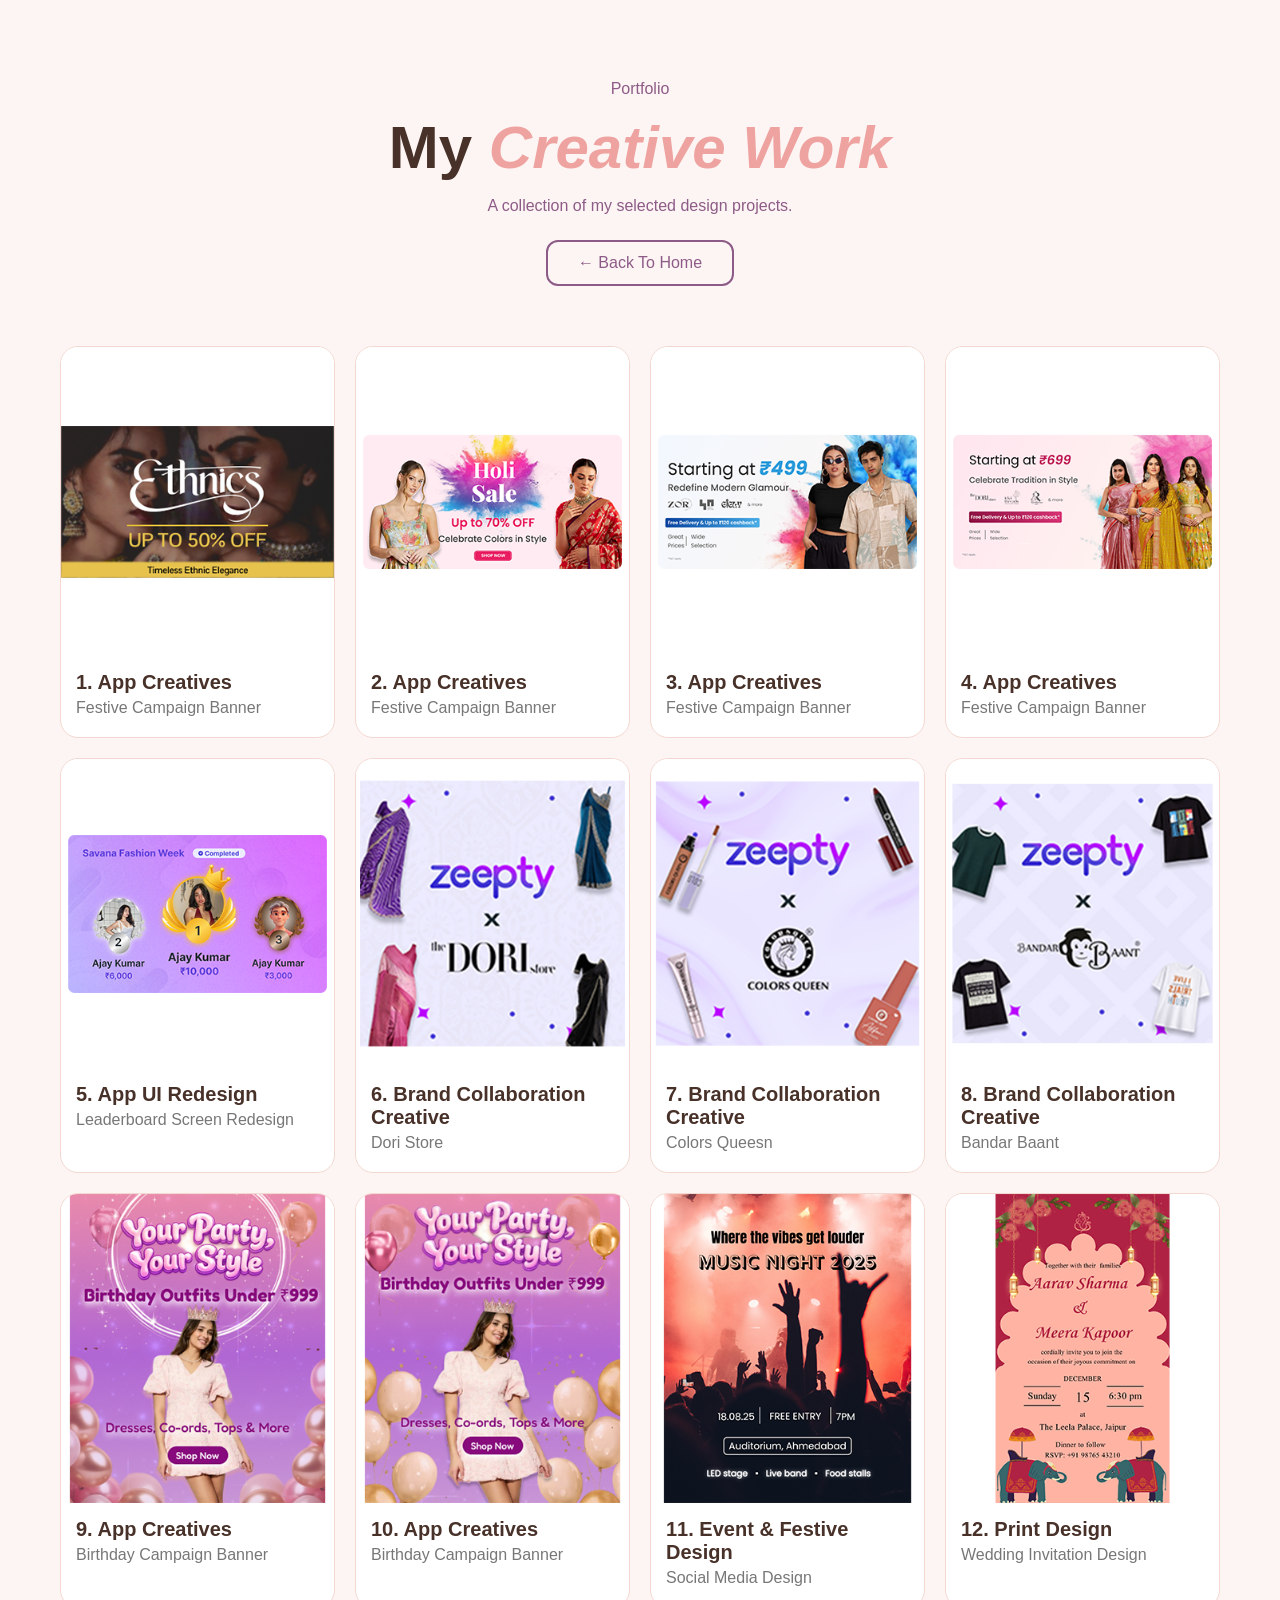
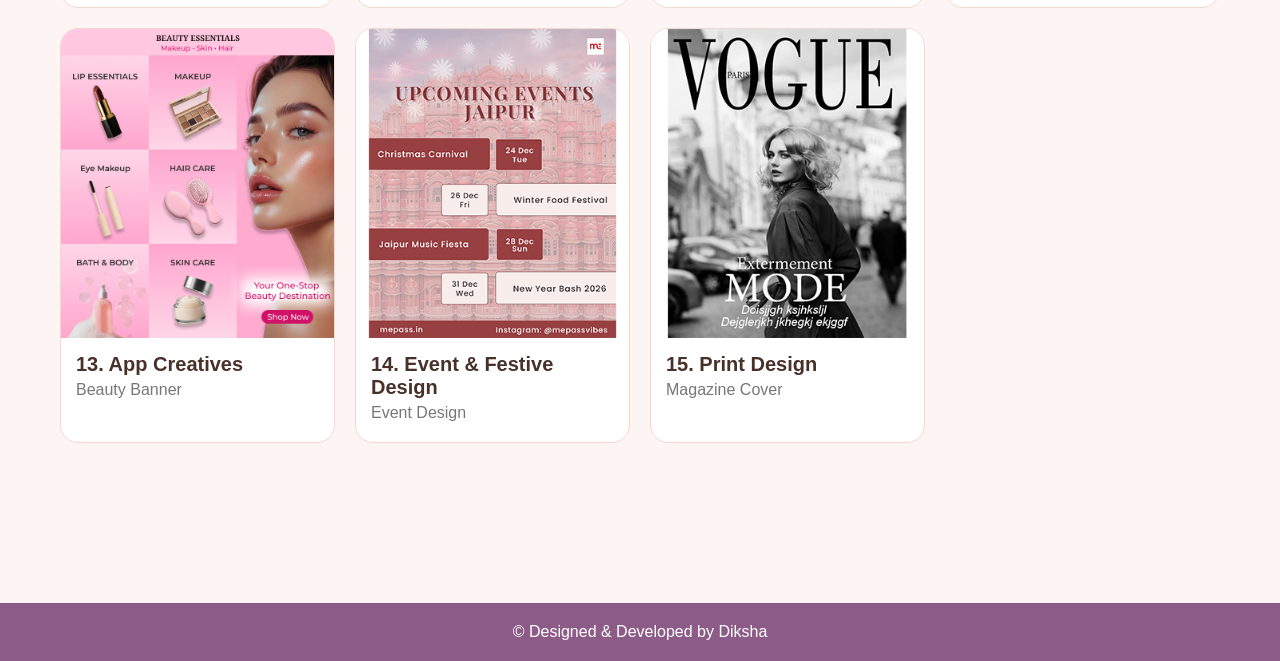
==== project.html @ 89b6a22a "Add files via upload" ====
<!DOCTYPE html>
<html lang="en">

<head>
    <meta charset="UTF-8">
    <meta name="viewport" content="width=device-width, initial-scale=1.0">
    <title>Projects</title>
    <link rel="stylesheet" href="style.css">
</head>

<body>

    <section class="all-projects">
        <div class="section-heading">
            <p>Portfolio</p>
            <h2>My <span>Creative Work</span></h2>
            <p>A collection of my selected design projects.</p>

            <a href="index.html" class="back-btn">
                ← Back To Home
            </a>
        </div>

        <div class="projects-grid">

            <div class="project-card">
                <img src="portfolio designs/ethnic banner (2).png" alt="">
                <h3>1. App Creatives</h3>
                <p>Festive Campaign Banner</p>
            </div>

            <div class="project-card">
                <img src="portfolio designs/holimain.png" alt="">
                <h3>2. App Creatives</h3>
                <p>Festive Campaign Banner</p>
            </div>

            <div class="project-card">
                <img src="portfolio designs/blueholi.png" alt="">
                <h3>3. App Creatives</h3>
                <p>Festive Campaign Banner</p>
            </div>

            <div class="project-card">
                <img src="portfolio designs/pinkholi.png" alt="">
                <h3>4. App Creatives</h3>
                <p>Festive Campaign Banner</p>
            </div>

            <div class="project-card">
                <img src="portfolio designs/leaderboard.png" alt="">
                <h3>5. App UI Redesign</h3>
                <p>Leaderboard Screen Redesign</p>
            </div>

              <div class="project-card">
                <img src="portfolio designs/doristore.png" alt="">
                <h3>6. Brand Collaboration Creative</h3>
                <p>Dori Store</p>
            </div>


            <div class="project-card">
                <img src="portfolio designs/colorsqueen.png" alt="">
                <h3>7. Brand Collaboration Creative</h3>
                <p>Colors Queesn</p>
            </div>

            <div class="project-card">
                <img src="portfolio designs/Bandarbaat.png" alt="">
                <h3>8. Brand Collaboration Creative</h3>
                <p>Bandar Baant</p>
            </div>

            <div class="project-card">
                <img src="portfolio designs/birthday.png" alt="">
                <h3>9. App Creatives</h3>
                <p>Birthday Campaign Banner</p>
            </div>

            <div class="project-card">
                <img src="portfolio designs/birthday2.png" alt="">
                <h3>10. App Creatives</h3>
                <p>Birthday Campaign Banner</p>
            </div>


            <div class="project-card">
                <img src="portfolio designs/musicnight.png" alt="">
                <h3>11. Event & Festive Design</h3>
                <p>Social Media Design</p>
            </div>

            <div class="project-card">
                <img src="portfolio designs/invitation.png" alt="">
                <h3>12. Print Design</h3>
                <p>Wedding Invitation Design</p>
            </div>

            <div class="project-card">
                <img src="portfolio designs/beauty banner.png" alt="">
                <h3>13. App Creatives</h3>
                <p>Beauty Banner</p>
            </div>
 
            <div class="project-card">
                <img src="portfolio designs/events.png" alt="">
                <h3>14. Event & Festive Design</h3>
                <p>Event Design</p>
            </div>

            <div class="project-card">
                <img src="portfolio designs/magazinecover.png" alt="">
                <h3>15. Print Design</h3>
                <p>Magazine Cover</p>
            </div>

        </div>
    </section>

    <footer>
        <p>© Designed & Developed by Diksha</p>
    </footer>

</body>

</html>
---- style.css ----
* {
    padding: 0%;
    margin: 0%;
    box-sizing: border-box;
}

body {
    color: #483129;
    background-color: #FDF5F3;
    font-family: Arial, Helvetica, sans-serif;
}

/* section 1 */

header {
    background-color: #FDF5F3;
    color: #8C587C;
    display: flex;
    justify-content: space-between;
    padding: 15px 40px;
    font-size: 20px;
    font-weight: bold;
    align-items: center;
    border-bottom: 1px solid #f8ddd7;
}

nav {
    display: flex;
    /* Make the container flex */
    gap: 40px;
    /* Adds space between links */
    align-items: center;
}

nav button {
    margin-top: 0;
    align-self: center;
    /* display: flex; */
}

nav a {
    text-decoration: none;
    color: #8C587C;
    font-size: 20px;
    font-weight: 200;
}

nav a.active {
    border-bottom: 2px solid #8C587C;
    padding-bottom: 5px;

}

.hero {
    display: flex;
    justify-content: space-between;
    align-items: flex-start;
    padding: 60px 80px;
    gap: 40px;
    background: linear-gradient(to bottom right, #FDF5F3, #FCE9E3);
}

.roles {
    font-size: 30px;
}

.hero-left {
    flex: 1.2;
    max-width: 600px;
    display: flex;
    flex-direction: column;
    gap: 16px;
}

.hello-tag {
    display: inline-block;
    border: 1.5px solid #8C587C;
    border-radius: 12px;
    padding: 6px 10px;
    font-size: 18px;
    font-weight: lighter;
    margin-bottom: 10px;
    width: fit-content;
}

h1 {
    font-size: 55px;
    font-weight: lighter;
    margin: 0 0 12px 0;
    line-height: 1.2;
}

h1 span {
    font-style: italic;
    color: #8C587C;
}

h1 div {
    margin: 0 0 20 0;
    font-size: 30px;
}

.para {
    font-size: 20px;
    font-weight: lighter;
    color: #58423c;
    line-height: 1.6;
}

.view-work-btn {
    text-decoration: none;
    width: fit-content;
    padding: 10px 18px;
    border-radius: 8px;
    font-size: 16px;
    color: #FFF4EA;
    background: #8C587C;
    border: none;
    cursor: pointer;
    transition: 0.3s ease;
}

.view-work-btn:hover {
    transform: translateY(-2px);
    background: #d98c89;
}

.hero-right {
    flex: 0.8;
    justify-content: end;
    display: flex;
    align-items: center;
}

.hero-right img {
    width: auto;
    height: 400px;
    display: block;
    position: relative;
    z-index: 2;
    transform: translateY(-15px); 
    margin-right: 20px;
}

.img-wrapper {
    position: relative;
    display: flex;
    justify-content: center;
    align-items: center;
    margin-right: 40px;
}

.img-wrapper::before {
    content: "";
    position: absolute;
    width: 300px;
    height: 400px;
    background: #f8ddd7;
    border-radius: 20%;
    top: 35px;
    left: 52%;
    transform: translateX(-50%) rotate(-90deg);
    z-index: 1;
}

/* section 1 */

.services-section {
    padding: 80px 100px;
    text-align: centre;
}

.section-tag{
    color: #a16b87;
    font-size: 20px;
    margin-bottom: 10px;
    text-align: center;
}

.services-section h2 {
    font-size: 35px;
    margin-bottom: 50px;
    text-align: center;
}

.services-section h2 span {
    color: #EEA3A0;
}

/* CARDS CONTAINER */

.services-container {
    display: flex;
    justify-content: center;
    gap: 30px;
    flex-wrap: wrap;
}

/* EACH CARD */

.service-card {
    background: #fff8f4;
    width: 400px;
    padding: 35px 30px;
    border-radius: 25px;
    border: 1px solid #f1ddd5;
    text-align: left;
    transition: 0.3s ease;
    box-shadow: 0 4px 20px rgba(0, 0, 0, 0.04);
}

.service-card:hover {
    transform: translateY(-8px);
}

/* ICON */

.card-icon {
    width: 65px;
    height: 65px;
    background: #fde8e2;
    border-radius: 50%;
    display: flex;
    justify-content: center;
    align-items: center;
    font-size: 24px;
    margin-bottom: 20px;
}

/* CARD TITLE */

.service-card h3 {
    font-size: 24px;
    margin-bottom: 15px;
}

/* CARD PARA */

.service-card {
    color: #6e5b55;
    line-height: 1.7;
    font-size: 16px;
}

/* ABOUT SECTION */

.about-section {
    padding: 80px 100px;
}

/* MAIN CONTAINER */

.about-container {
    background: #fff6f2;
    border: 1px solid #f2dfd7;
    border-radius: 30px;
    padding: 50px;
    display: flex;
    align-items: center;
    justify-content: space-between;
    gap: 60px;
}

/* IMAGE SIDE */

.about-image {
    flex: 1;
}

.about-image img {
    width: 100%;
    max-width: 500px;
    border-radius: 25px;
    display: block;
}

/* TEXT SIDE */

.about-content {
    flex: 1;
}

.about-content h2 {
    font-size: 35px;
    margin-bottom: 20px;
    color: #3f2a24;
}

.about-para {
    color: #6d5b55;
    line-height: 1.9;
    font-size: 17px;
    margin-bottom: 30px;
}

/* BUTTON */

.resume-btn {
    padding: 14px 28px;
    border-radius: 40px;
    border: 1px solid #9c6a87;
    background: transparent;
    color: #9c6a87;
    font-size: 16px;
    cursor: pointer;
    transition: 0.3s ease;
    text-decoration: none;
}

.resume-btn:hover {
    background: #9c6a87;
    color: white;
}

/* TOOLS SECTION */

.tools-section {
    padding: 70px 120px;
    text-align: center;
}

p section-tag {
    color: #8C587C;
    font-size: 16px;
    margin-bottom: 8px;
    text-align: left;
}

.tools-section h2 {
    font-size: 35px;
    color: #3E2723;
    margin-bottom: 50px;
}

.tools-section h2 span {
    color: #EEA3A0;
    font-style: italic;
}

.tools-container {
    display: grid;
    grid-template-columns: repeat(5, 1fr);
    justify-content: center;
    align-items: flex-start;
    gap: 55px;
    flex-wrap: wrap;
    width: 100%;
}

.tools-card {
    display: flex;
    flex-direction: column;
    align-items: center;
    gap: 14px;
    min-width: 120px;
}

.tools-card img {
    width: 90px;
    height: 90px;
    object-fit: contain;
    background-color: #FFEFE8;
    padding: 12px;
    border-radius: 22px;
    border: 1px solid #F3D8CF;
    transition: 0.3s ease;
}

.tool-card img:hover {
    transform: translateY(-6px);
    box-shadow: 0 10px 20px rgba(0, 0, 0, 0.08);
}

.tool-card p {
    font-size: 18px;
    color: #4E342E;
    font-weight: 500;
}

.journey-contact {
    display: flex;
    gap: 30px;
    padding: 60px 80px;
    justify-content: center;
}

.journey-box {
    flex: 1.2;
    background-color: #FFEFE8;
    border: 1px solid #F3D8CF;
    border-radius: 25px;
    padding: 30px;
}

.contact-box {
    flex: 1;
    background-color: #FFEFE8;
    border: 1px solid #F3D8CF;
    border-radius: 25px;
    padding: 30px;
    position: relative;
}

.journey-cards {
    display: flex;
    gap: 20px;
    margin-top: 25px;
}

.journey-card {
    flex: 1;
    border: 1px solid #F3D8CF;
    border-radius: 15px;
    padding: 18px;
}

.contact-item {
    margin-top: 18px;
    font-size: 16px;
    color: #4E342E;
}

.journey-box span {
    color: #EEA3A0;
    font-style: italic;

}

.work-section {
    max-width: 1200px;
    margin: 80px auto;
    padding: 0 20px;
}

.section-title p {
    color: #9b6b87;
    font-size: 14px;
    margin-bottom: 5px;
    text-align: left;
}

.section-title h2 {
    font-size: 35px;
    color: #3d2520;
}

.section-title span {
    color: #EEA3A0;
    font-style: italic;
}

.work-grid {
    display: grid;
    grid-template-columns: repeat(5, 1fr);
    gap: 20px;
    margin-top: 30px;
}

.work-card {
    background-color: #FFEFE8;
    border: 1px solid #F3D8CF;
    border-radius: 18px;
    overflow: hidden;
    transition: 0.3s;
}

.work-card:hover {
    transform: translateY(-5px);
}

.work-card img {
    width: 100%;
    height: auto;
    object-fit: cover;
    display: block;
}

.work-card h3 {
    font-size: 18px;
    color: #3d2520;
    padding: 12px 15px 0;
}

.work-card p {
    font-size: 14px;
    color: #777;
    padding: 0 15px 15px;
}

.view-projects {
    text-align: right;
    margin-top: 25px;
}

.view-btn {
    text-decoration: none;
    color: #8a5d7a;
    border: 2px solid #caa8ba;
    padding: 12px 24px;
    border-radius: 30px;
    font-weight: 600;
    transition: 0.3s;
}

.view-btn:hover {
    background: #8a5d7a;
    color: white;
}

.all-projects {
    padding: 80px 60px;
    max-width: 1400px;
    margin: auto;
}

.section-heading p {
    color: #8d5b87;
}

.section-heading {
    text-align: center;
    margin-bottom: 60px;
}

.section-heading h2 {
    font-size: 60px;
    margin: 15px 0;
}

.section-heading span {
    color: #EEA3A0;
    font-style: italic;
}

.back-btn {
    display: inline-block;
    margin-top: 25px;
    padding: 12px 30px;
    border: 2px solid #8d5b87;
    border-radius: 12px;
    text-decoration: none;
    color: #8d5b87;
}

.projects-grid {
    display: grid;
    grid-template-columns: repeat(4, minmax(220px, 1fr));
    gap: 20px;
}

.project-card {
    background-color: white;
    border: 1px solid #F3D8CF;
    border-radius: 18px;
    overflow: hidden;
    transition: 0.3s;
    width: 100%;
    height: auto;
}

.project-card:hover {
    transform: translateY(-5px);
}

.project-card img {
    width: 100%;
    height: auto;
    object-fit: cover;
    display: block;
}

.project-card h3 {
    padding: 15px 15px 5px;
    font-size: 20px;
}

.project-card p {
    padding: 0 15px 20px;
    color: #777;

}

footer {
    margin-top: 80px;
    padding: 20px;
    text-align: center;
    background: #8d5b87;
    color: white;
    font-size: 16px;
}
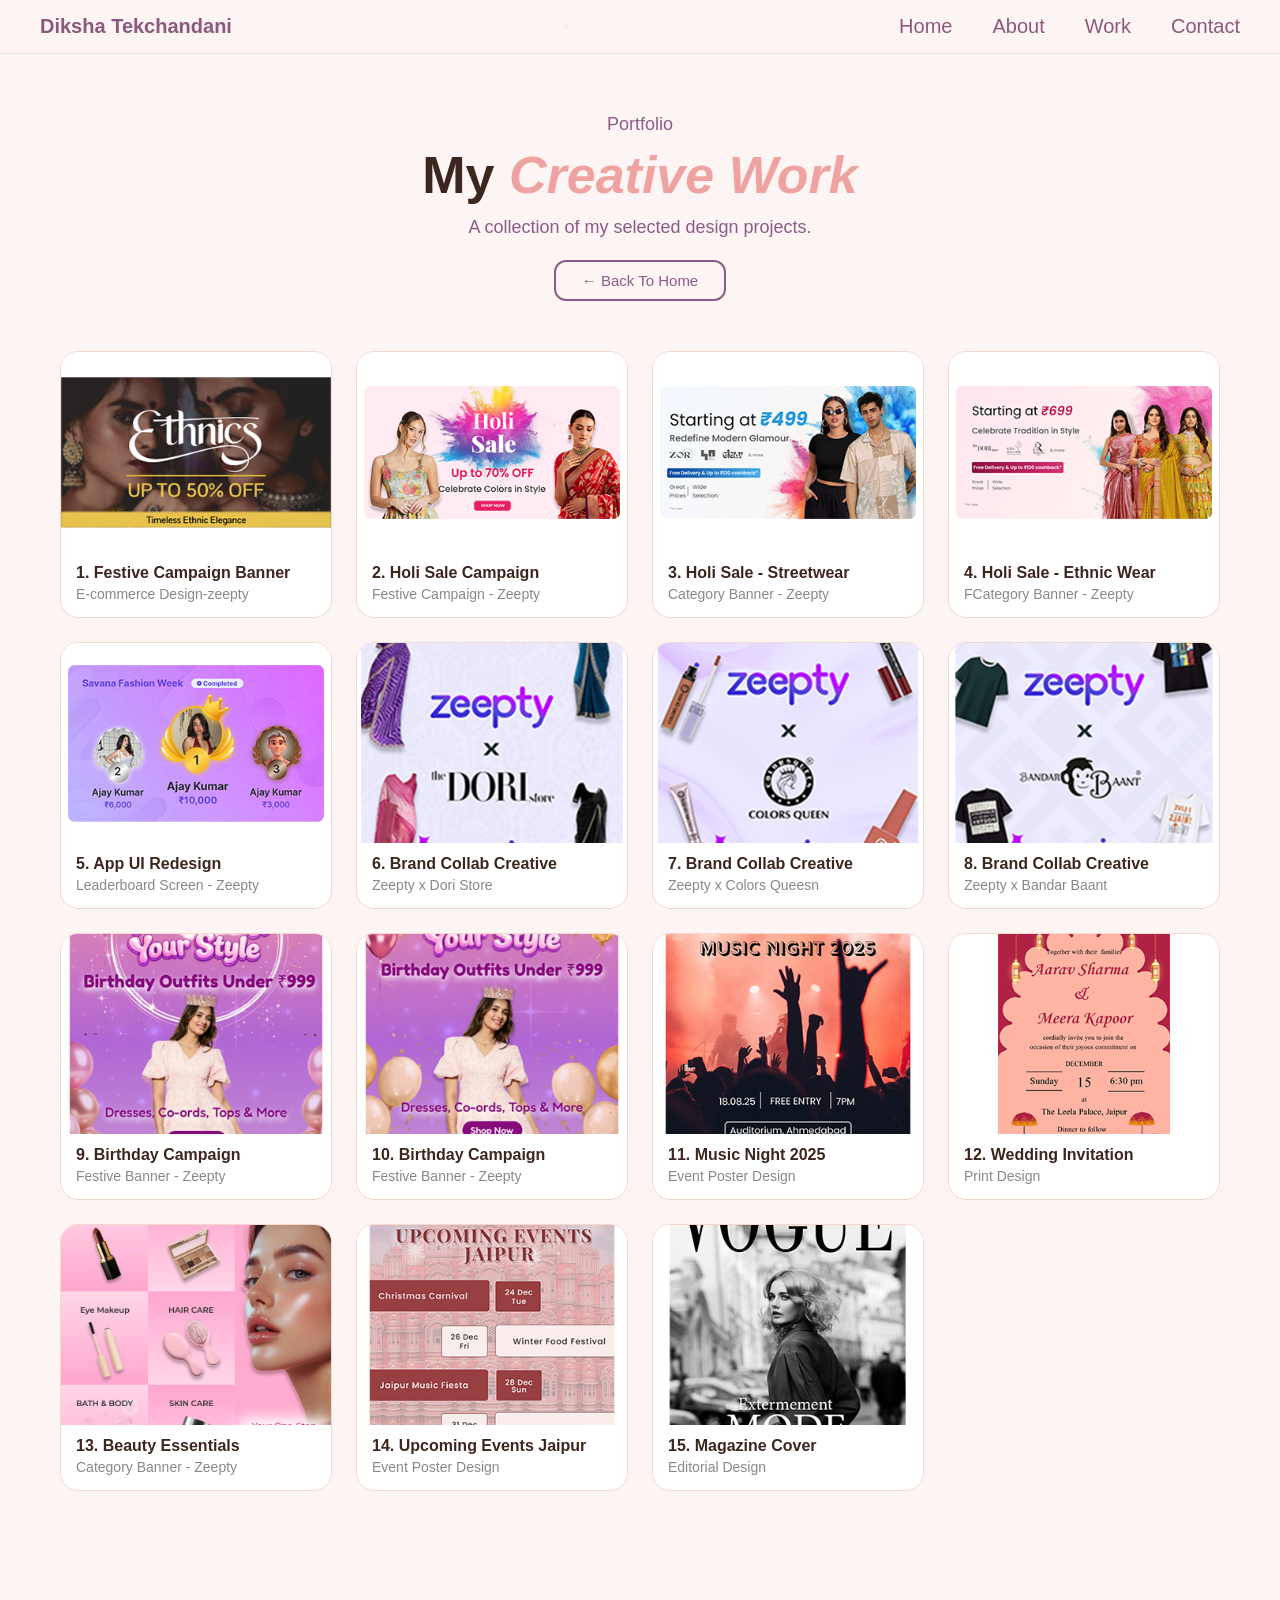
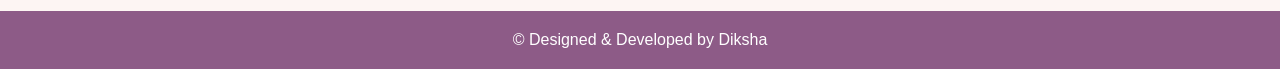
==== commit e4587fcf: "project.html" ====
--- a/project.html
+++ b/project.html
@@ -6,9 +6,197 @@
     <meta name="viewport" content="width=device-width, initial-scale=1.0">
     <title>Projects</title>
     <link rel="stylesheet" href="style.css">
+    <style>
+        /* Projects page specific styles */
+        .all-projects{
+            padding: 60px 60px 40px;
+            max-width: 1400px;
+            margin: auto;
+        }
+
+        .section-heading{
+            text-align: center;
+            margin-bottom: 50px;
+        }
+
+        .section-heading p{
+            color: #8d5b87;
+            font-size: 18px;
+            margin-bottom: 6px;
+        }
+
+        .section-heading h2{
+            font-size: 52px;
+            margin: 10px 0 12px;
+            color: #3d2520;
+        }
+
+        .section-heading span{
+            color: #EEA3A0;
+            font-style: italic;
+        }
+
+        .section-heading .subtitle{
+            color: #888;
+            font-size: 16px;
+            margin-bottom: 20px;
+        }
+
+        .back-btn{
+            display: inline-block;
+            margin-top: 16px;
+            padding: 10px 26px;
+            border: 2px solid #8d5b87;
+            border-radius: 12px;
+            text-decoration: none;
+            color: #8d5b87;
+            font-size: 15px;
+            transition: 0.3s;
+        }
+
+        .back-btn:hover{
+            background: #8d5b87;
+            color: white;
+        }
+
+        /* Category filter pills */
+        .filter-bar{
+            display: flex;
+            justify-content: center;
+            flex-wrap: wrap;
+            gap: 12px;
+            margin-bottom: 40px;
+        }
+
+        .filter-btn{
+            padding: 8px 20px;
+            border-radius: 20px;
+            border: 1.5px solid #caa8ba;
+            background: transparent;
+            color: #8a5d7a;
+            font-size: 14px;
+            cursor: pointer;
+            transition: 0.3s;
+        }
+
+        .filter-btn:hover,
+        .filter-btn.active{
+            background: #8a5d7a;
+            color: white;
+            border-color: #8a5d7a;
+        }
+
+        .projects-grid{
+            display: grid;
+            grid-template-columns: repeat(4, 1fr);
+            gap: 24px;
+        }
+
+        .project-card{
+            background: white;
+            border: 1px solid #F3D8CF;
+            border-radius: 18px;
+            overflow: hidden;
+            transition: 0.3s;
+        }
+
+        .project-card:hover{
+            transform: translateY(-5px);
+            box-shadow: 0 10px 30px rgba(140, 88, 124, 0.12);
+        }
+
+        .project-card img{
+            width: 100%;
+            height: 200px;
+            object-fit: cover;
+            display: block;
+        }
+
+        .project-card h3{
+            padding: 12px 15px 4px;
+            font-size: 16px;
+            color: #3d2520;
+        }
+
+        .project-card p{
+            padding: 0 15px 15px;
+            color: #888;
+            font-size: 14px;
+        }
+
+        /* RESPONSIVE */
+        @media(max-width:1024px){
+            .projects-grid{
+                grid-template-columns: repeat(3, 1fr);
+            }
+
+            .all-projects{
+                padding: 50px 40px;
+            }
+
+            .section-heading h2{
+                font-size: 40px;
+            }
+        }
+
+        @media(max-width: 768px){
+            .projects-grid{
+                grid-template-columns: repeat(2, 1fr);
+                gap: 16px;
+            }
+
+            .all-projects{
+                padding: 40px 20px;
+            }
+
+            .section-heading h2{
+                font-size: 32px;
+            }
+
+            .project-card img{
+                height: 160px;
+            }
+
+            .project-card h3{
+                font-size: 14px;
+            }
+        }
+
+        @media(max-width: 480px){
+            .projects-grid{
+                grid-template-columns: 1fr;
+            }
+
+            .project-card img{
+                height: 200ox;
+            }
+
+            .filter-btn{
+                font-size: 13px;
+                padding: 7px 16px;
+            }
+        }
+
+    </style>
 </head>
 
 <body>
+
+    <header>
+        <div class="logo">Diksha Tekchandani</div>
+        <button class="hamburger" id="hamburger" aria-label="Open menu">
+            <span></span>
+            <span></span>
+            <span></span>
+        </button>
+
+        <nav id="nav">
+            <a href="index.html#home">Home</a>
+            <a href="index.html#about">About</a>
+            <a href="index.html#work">Work</a>
+            <a href="index.html#contact">Contact</a>
+        </nav>
+    </header>
 
     <section class="all-projects">
         <div class="section-heading">
@@ -24,95 +212,95 @@
         <div class="projects-grid">
 
             <div class="project-card">
-                <img src="portfolio designs/ethnic banner (2).png" alt="">
-                <h3>1. App Creatives</h3>
-                <p>Festive Campaign Banner</p>
-            </div>
-
-            <div class="project-card">
-                <img src="portfolio designs/holimain.png" alt="">
-                <h3>2. App Creatives</h3>
-                <p>Festive Campaign Banner</p>
-            </div>
-
-            <div class="project-card">
-                <img src="portfolio designs/blueholi.png" alt="">
-                <h3>3. App Creatives</h3>
-                <p>Festive Campaign Banner</p>
-            </div>
-
-            <div class="project-card">
-                <img src="portfolio designs/pinkholi.png" alt="">
-                <h3>4. App Creatives</h3>
-                <p>Festive Campaign Banner</p>
-            </div>
-
-            <div class="project-card">
-                <img src="portfolio designs/leaderboard.png" alt="">
+                <img src="portfolio designs/ethnic banner (2).png" alt="Ethnic Banner">
+                <h3>1. Festive Campaign Banner</h3>
+                <p>E-commerce Design-zeepty</p>
+            </div>
+
+            <div class="project-card">
+                <img src="portfolio designs/holimain.png" alt="Holi Main Banner">
+                <h3>2. Holi Sale Campaign</h3>
+                <p>Festive Campaign - Zeepty</p>
+            </div>
+
+            <div class="project-card">
+                <img src="portfolio designs/blueholi.png" alt="Blue Holi Banner">
+                <h3>3. Holi Sale - Streetwear</h3>
+                <p>Category Banner - Zeepty</p>
+            </div>
+
+            <div class="project-card">
+                <img src="portfolio designs/pinkholi.png" alt="Pink Holi Banner">
+                <h3>4. Holi Sale - Ethnic Wear</h3>
+                <p>FCategory Banner - Zeepty</p>
+            </div>
+
+            <div class="project-card">
+                <img src="portfolio designs/leaderboard.png" alt="Leaderboard UI">
                 <h3>5. App UI Redesign</h3>
-                <p>Leaderboard Screen Redesign</p>
+                <p>Leaderboard Screen - Zeepty</p>
             </div>
 
               <div class="project-card">
-                <img src="portfolio designs/doristore.png" alt="">
-                <h3>6. Brand Collaboration Creative</h3>
-                <p>Dori Store</p>
-            </div>
-
-
-            <div class="project-card">
-                <img src="portfolio designs/colorsqueen.png" alt="">
-                <h3>7. Brand Collaboration Creative</h3>
-                <p>Colors Queesn</p>
-            </div>
-
-            <div class="project-card">
-                <img src="portfolio designs/Bandarbaat.png" alt="">
-                <h3>8. Brand Collaboration Creative</h3>
-                <p>Bandar Baant</p>
-            </div>
-
-            <div class="project-card">
-                <img src="portfolio designs/birthday.png" alt="">
-                <h3>9. App Creatives</h3>
-                <p>Birthday Campaign Banner</p>
-            </div>
-
-            <div class="project-card">
-                <img src="portfolio designs/birthday2.png" alt="">
-                <h3>10. App Creatives</h3>
-                <p>Birthday Campaign Banner</p>
-            </div>
-
-
-            <div class="project-card">
-                <img src="portfolio designs/musicnight.png" alt="">
-                <h3>11. Event & Festive Design</h3>
-                <p>Social Media Design</p>
-            </div>
-
-            <div class="project-card">
-                <img src="portfolio designs/invitation.png" alt="">
-                <h3>12. Print Design</h3>
-                <p>Wedding Invitation Design</p>
-            </div>
-
-            <div class="project-card">
-                <img src="portfolio designs/beauty banner.png" alt="">
-                <h3>13. App Creatives</h3>
-                <p>Beauty Banner</p>
+                <img src="portfolio designs/doristore.png" alt="Dori Store Collab">
+                <h3>6. Brand Collab Creative</h3>
+                <p>Zeepty x Dori Store</p>
+            </div>
+
+
+            <div class="project-card">
+                <img src="portfolio designs/colorsqueen.png" alt="Colors Queen Collab">
+                <h3>7. Brand Collab Creative</h3>
+                <p>Zeepty x Colors Queesn</p>
+            </div>
+
+            <div class="project-card">
+                <img src="portfolio designs/Bandarbaat.png" alt="Bandar Baant Collab">
+                <h3>8. Brand Collab Creative</h3>
+                <p>Zeepty x Bandar Baant</p>
+            </div>
+
+            <div class="project-card">
+                <img src="portfolio designs/birthday.png" alt="Birthday Banner">
+                <h3>9. Birthday Campaign</h3>
+                <p>Festive Banner - Zeepty</p>
+            </div>
+
+            <div class="project-card">
+                <img src="portfolio designs/birthday2.png" alt="Birthday Banner">
+                <h3>10. Birthday Campaign</h3>
+                <p>Festive Banner - Zeepty</p>
+            </div>
+
+
+            <div class="project-card">
+                <img src="portfolio designs/musicnight.png" alt="Music Night Poster">
+                <h3>11. Music Night 2025</h3>
+                <p>Event Poster Design</p>
+            </div>
+
+            <div class="project-card">
+                <img src="portfolio designs/invitation.png" alt="Wedding Invitation">
+                <h3>12. Wedding Invitation</h3>
+                <p>Print Design</p>
+            </div>
+
+            <div class="project-card">
+                <img src="portfolio designs/beauty banner.png" alt="Beauty Banner">
+                <h3>13. Beauty Essentials</h3>
+                <p>Category Banner - Zeepty</p>
             </div>
  
             <div class="project-card">
-                <img src="portfolio designs/events.png" alt="">
-                <h3>14. Event & Festive Design</h3>
-                <p>Event Design</p>
-            </div>
-
-            <div class="project-card">
-                <img src="portfolio designs/magazinecover.png" alt="">
-                <h3>15. Print Design</h3>
-                <p>Magazine Cover</p>
+                <img src="portfolio designs/events.png" alt="Upcoming Events">
+                <h3>14. Upcoming Events Jaipur</h3>
+                <p>Event Poster Design</p>
+            </div>
+
+            <div class="project-card">
+                <img src="portfolio designs/magazinecover.png" alt="Magazine Cover">
+                <h3>15. Magazine Cover</h3>
+                <p>Editorial Design</p>
             </div>
 
         </div>
@@ -122,6 +310,20 @@
         <p>© Designed & Developed by Diksha</p>
     </footer>
 
+    <script>
+        const hamburger = document.getElementById('hamburger');
+        const nav = document.getElementById('nav');
+        hamburger.addEventListener('click',()=>{
+            nav.classList.toggle('open');
+        });
+
+        nav.querySelectorAll('a').forEach(link => {
+            link.addEventListener('click',() => {
+                nav.classList.remove('open');
+            });
+        });
+    </script>
+
 </body>
 
-</html>+</html>
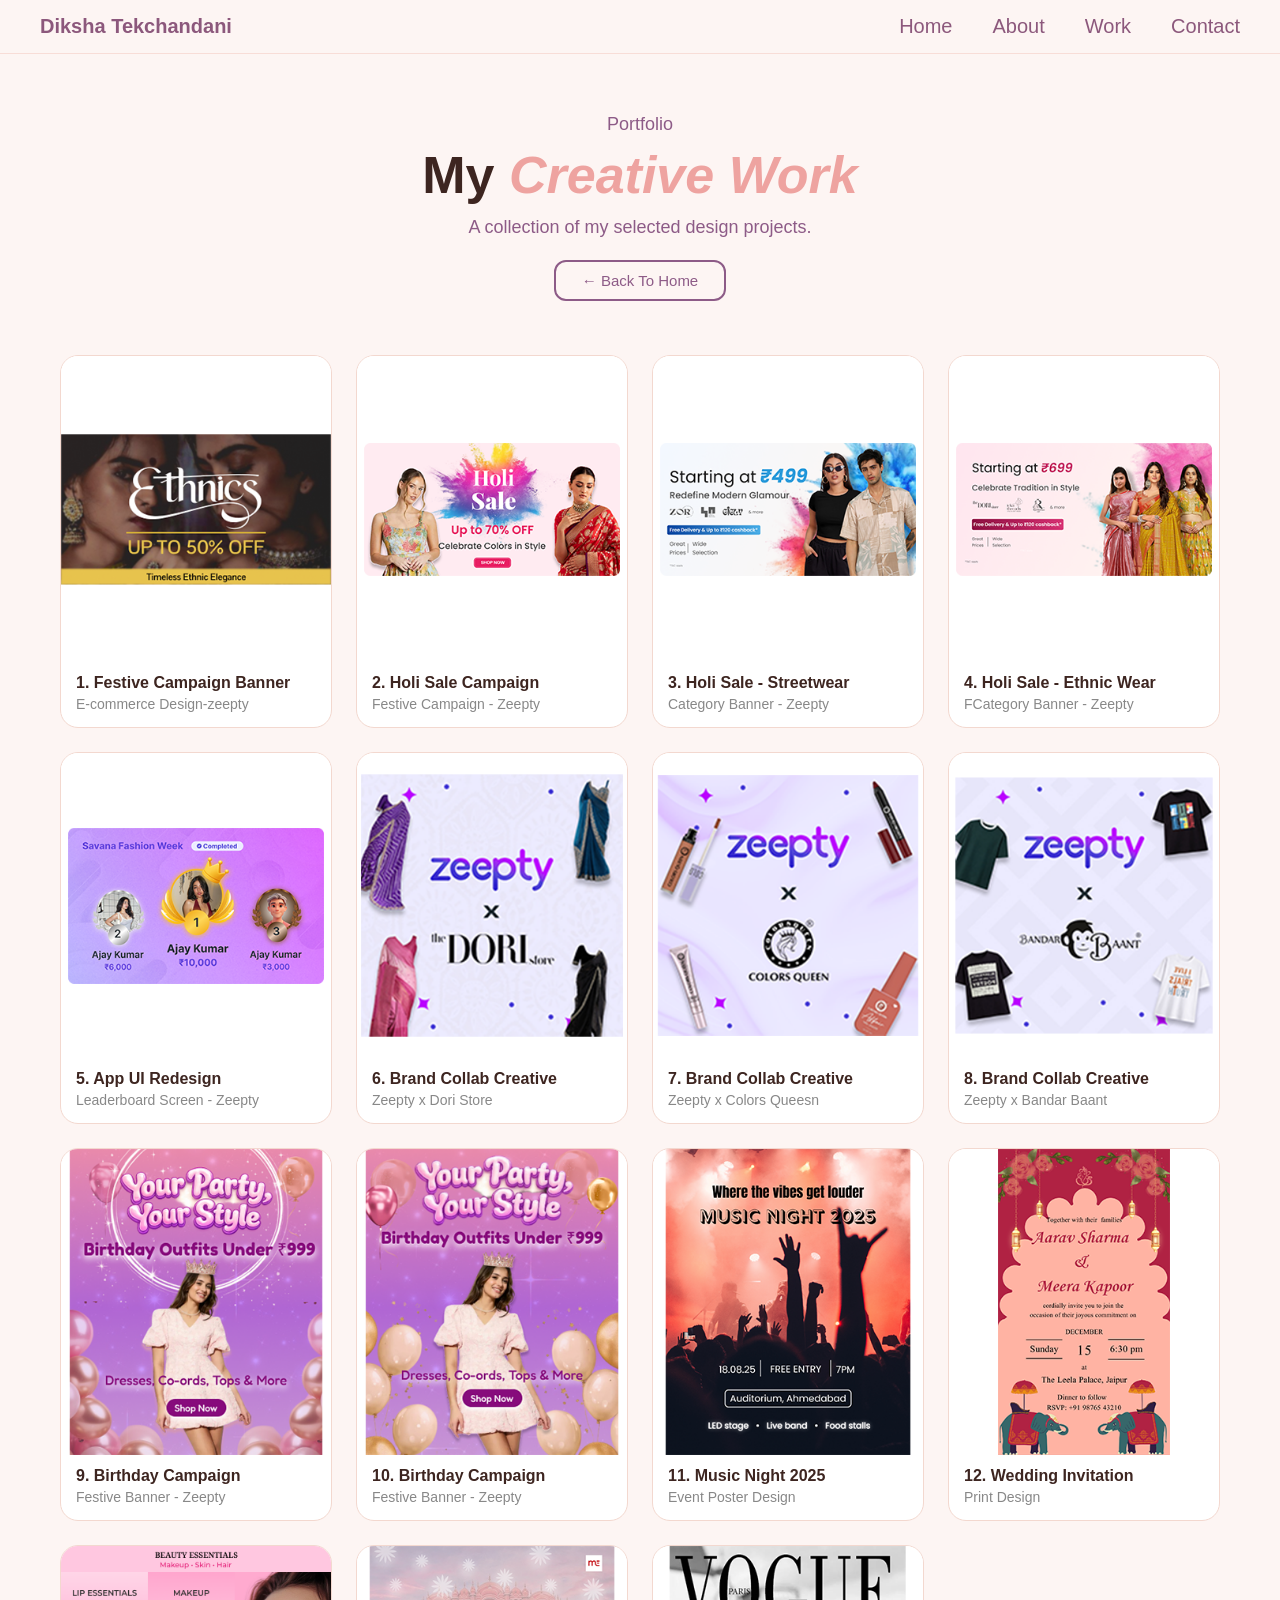
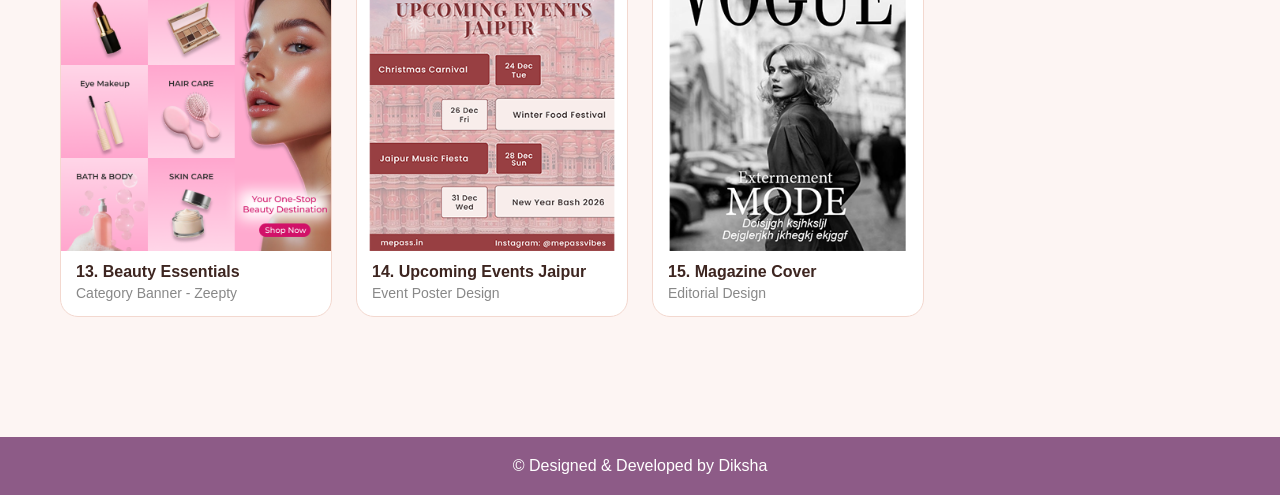
==== commit 2a0405f5: "project.html" ====
--- a/project.html
+++ b/project.html
@@ -107,7 +107,7 @@
 
         .project-card img{
             width: 100%;
-            height: 200px;
+            height: auto;
             object-fit: cover;
             display: block;
         }
--- a/style.css
+++ b/style.css
@@ -2,12 +2,25 @@
     padding: 0%;
     margin: 0%;
     box-sizing: border-box;
+    overflow-x: hidden;
 }
 
 body {
     color: #483129;
     background-color: #FDF5F3;
     font-family: Arial, Helvetica, sans-serif;
+    overflow-x: hidden;
+    width: 100%;
+}
+
+img {
+    max-width: 100%;
+    height: auto;
+    display: block;
+}
+
+section {
+    overflow-x: hidden;
 }
 
 /* section 1 */
@@ -22,6 +35,9 @@
     font-weight: bold;
     align-items: center;
     border-bottom: 1px solid #f8ddd7;
+    position: sticky;
+    top: 0;
+    z-index: 100;
 }
 
 nav {
@@ -51,6 +67,25 @@
 
 }
 
+.hamburger {
+    display: none;
+    flex-direction: column;
+    gap: 5px;
+    cursor: pointer;
+    background: none;
+    border: none;
+    padding: 4px;
+}
+
+.hamburger span {
+    display: block;
+    width: 24px;
+    height: 2px;
+    background: #8C587C;
+    border-radius: 2px;
+    transition: 0.3s;
+}
+
 .hero {
     display: flex;
     justify-content: space-between;
@@ -62,6 +97,7 @@
 
 .roles {
     font-size: 30px;
+    line-height: 1.5;
 }
 
 .hero-left {
@@ -86,7 +122,7 @@
 h1 {
     font-size: 55px;
     font-weight: lighter;
-    margin: 0 0 12px 0;
+    margin: 0;
     line-height: 1.2;
 }
 
@@ -110,7 +146,7 @@
 .view-work-btn {
     text-decoration: none;
     width: fit-content;
-    padding: 10px 18px;
+    padding: 12px 22px;
     border-radius: 8px;
     font-size: 16px;
     color: #FFF4EA;
@@ -127,7 +163,7 @@
 
 .hero-right {
     flex: 0.8;
-    justify-content: end;
+    justify-content: center;
     display: flex;
     align-items: center;
 }
@@ -138,7 +174,7 @@
     display: block;
     position: relative;
     z-index: 2;
-    transform: translateY(-15px); 
+    transform: translateY(-15px);
     margin-right: 20px;
 }
 
@@ -166,11 +202,11 @@
 /* section 1 */
 
 .services-section {
-    padding: 80px 100px;
+    padding: 80px 60px;
     text-align: centre;
 }
 
-.section-tag{
+.section-tag {
     color: #a16b87;
     font-size: 20px;
     margin-bottom: 10px;
@@ -207,6 +243,9 @@
     text-align: left;
     transition: 0.3s ease;
     box-shadow: 0 4px 20px rgba(0, 0, 0, 0.04);
+    color: #6e5b55;
+    line-height: 1.7;
+    font-size: 16px;
 }
 
 .service-card:hover {
@@ -269,9 +308,8 @@
 
 .about-image img {
     width: 100%;
-    max-width: 500px;
+    max-width: 480px;
     border-radius: 25px;
-    display: block;
 }
 
 /* TEXT SIDE */
@@ -305,6 +343,7 @@
     cursor: pointer;
     transition: 0.3s ease;
     text-decoration: none;
+    display: inline-block;
 }
 
 .resume-btn:hover {
@@ -339,12 +378,11 @@
 
 .tools-container {
     display: grid;
-    grid-template-columns: repeat(5, 1fr);
     justify-content: center;
-    align-items: flex-start;
-    gap: 55px;
-    flex-wrap: wrap;
-    width: 100%;
+    /* align-items: flex-start; */
+    gap: 40px;
+    flex-wrap: nowrap;
+    /* width: 100%; */
 }
 
 .tools-card {
@@ -352,12 +390,12 @@
     flex-direction: column;
     align-items: center;
     gap: 14px;
-    min-width: 120px;
+    /* min-width: 120px; */
 }
 
 .tools-card img {
-    width: 90px;
-    height: 90px;
+    width: 80px;
+    height: 80px;
     object-fit: contain;
     background-color: #FFEFE8;
     padding: 12px;
@@ -381,7 +419,7 @@
     display: flex;
     gap: 30px;
     padding: 60px 80px;
-    justify-content: center;
+    /* justify-content: center; */
 }
 
 .journey-box {
@@ -398,13 +436,14 @@
     border: 1px solid #F3D8CF;
     border-radius: 25px;
     padding: 30px;
-    position: relative;
+    /* position: relative; */
 }
 
 .journey-cards {
     display: flex;
     gap: 20px;
     margin-top: 25px;
+    flex-wrap: wrap;
 }
 
 .journey-card {
@@ -412,12 +451,14 @@
     border: 1px solid #F3D8CF;
     border-radius: 15px;
     padding: 18px;
+    min-width: 160px;
 }
 
 .contact-item {
     margin-top: 18px;
     font-size: 16px;
     color: #4E342E;
+    word-break: break-word;
 }
 
 .journey-box span {
@@ -429,7 +470,7 @@
 .work-section {
     max-width: 1200px;
     margin: 80px auto;
-    padding: 0 20px;
+    padding: 0 40px;
 }
 
 .section-title p {
@@ -470,9 +511,10 @@
 
 .work-card img {
     width: 100%;
-    height: auto;
+    /* height: auto; */
+    height: 180px;
     object-fit: cover;
-    display: block;
+    /* display: block; */
 }
 
 .work-card h3 {
@@ -587,4 +629,219 @@
     background: #8d5b87;
     color: white;
     font-size: 16px;
-}+}
+
+@media (max-width: 1024px) {
+    .work-grid {
+        grid-template-columns: repeat(3, 1fr);
+    }
+
+    .hero {
+        padding: 50px 40px;
+    }
+
+    h1 {
+        font-size: 44px;
+    }
+
+    .tools-section {
+        padding: 60px 40px;
+        grid-template-columns: repeat(5, 1fr);
+    }
+
+    .about-section {
+        padding: 60px 40px;
+    }
+
+    .services-section {
+        padding: 60px 40px;
+    }
+
+    .tools-container{
+        grid-template-columns: repeat(5, 1fr);
+    }
+
+}
+
+@media (max-width: 768px) {
+
+    header {
+        padding: 15px 20px;
+        font-size: 16px;
+    }
+
+    .hamburger {
+        display: flex;
+    }
+
+    nav {
+        display: none;
+        flex-direction: column;
+        gap: 16px;
+        position: absolute;
+        top: 60px;
+        left: 0;
+        right: 0;
+        background: #FDF5F3;
+        padding: 20px;
+        border-bottom: 1px solid #f8ddd7;
+        z-index: 99;
+    }
+
+    nav.open {
+        display: flex;
+    }
+
+    nav a {
+        font-size: 18px;
+    }
+
+    .hero {
+        flex-direction: column;
+        padding: 40px 20px;
+        text-align: center;
+        align-items: center;
+    }
+
+    .hero-left {
+        align-items: center;
+        max-width: 100%;
+    }
+
+    .hello-tag {
+        align-self: center;
+    }
+
+    h1 {
+        font-size: 38px;
+    }
+
+    .roles {
+        font-size: 20px;
+    }
+
+    .para {
+        font-size: 16px;
+    }
+
+    .img-wrapper::before {
+        width: 200px;
+        height: 260px;
+    }
+
+    .img-wrapper img {
+        height: 260px;
+    }
+
+    .services-section {
+        padding: 50px 20px;
+    }
+
+    .service-card {
+        width: 100%;
+        max-width: 400px;
+    }
+
+    .about-section {
+        padding: 50px 20px;
+    }
+
+    .about-container {
+        flex-direction: column;
+        padding: 30px 20px;
+        gap: 30px;
+    }
+
+    .about-image img {
+        max-width: 100%;
+    }
+
+    .tools-section {
+        padding: 50px 20px;
+    }
+
+    .tools-container {
+        gap: 25px;
+    }
+
+    .tool-card img {
+        width: 65px;
+        height: 65px;
+    }
+
+    .work-section {
+        margin: 50px auto;
+        padding: 0 20px;
+    }
+
+    .work-grid {
+        grid-template-columns: repeat(2, 1fr);
+        gap: 15px;
+    }
+
+    .work-card h3 {
+        font-size: 13px;
+    }
+
+    .work-card p {
+        font-size: 12px;
+    }
+
+    .journey-contact {
+        flex-direction: column;
+        padding: 40px 20px;
+    }
+
+    .journey-cards {
+        flex-direction: column;
+    }
+
+    .contact-item {
+        font-size: 14px;
+    }
+
+    .tools-container{
+        grid-template-columns: repeat(3, 1fr);
+    }
+}
+
+@media(max-width: 48px) {
+    h1 {
+        font-size: 32px;
+    }
+
+    .roles {
+        font-size: 18px;
+    }
+
+    .work-grid {
+        grid-template-columns: 1fr;
+    }
+
+    .tools-card img {
+        width: 55px;
+        height: 55px;
+    }
+
+    .img-wrapper img {
+        height: 220px;
+    }
+
+    .img-wrapper::before {
+        width: 170px;
+        height: 220px;
+    }
+
+    .services-section h2,
+    .about-container h2,
+    .tools-section h2,
+    .section-title h2,
+    .journey-box h2,
+    .contact-box h2 {
+        font-size: 28px;
+    }
+
+    .tools-container{
+        grid-template-columns: repeat(2, 1fr);
+    }
+}
